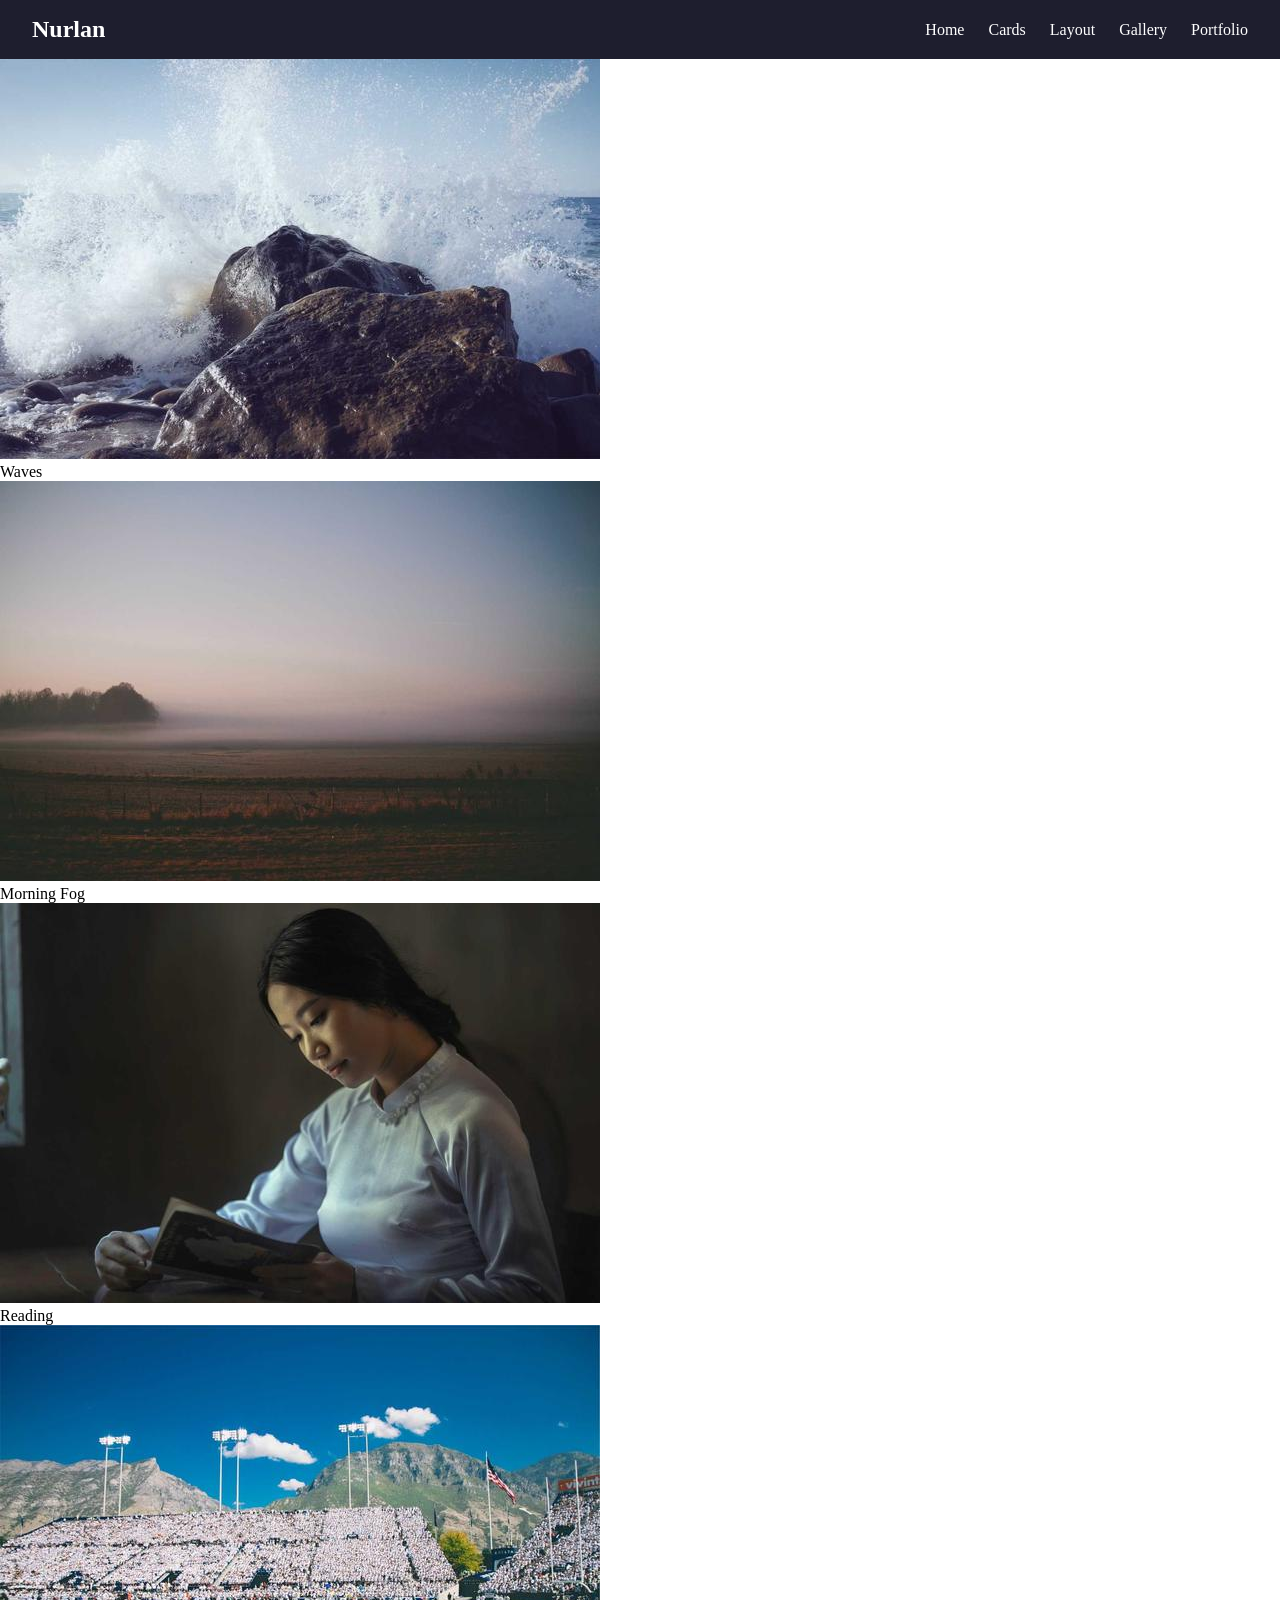
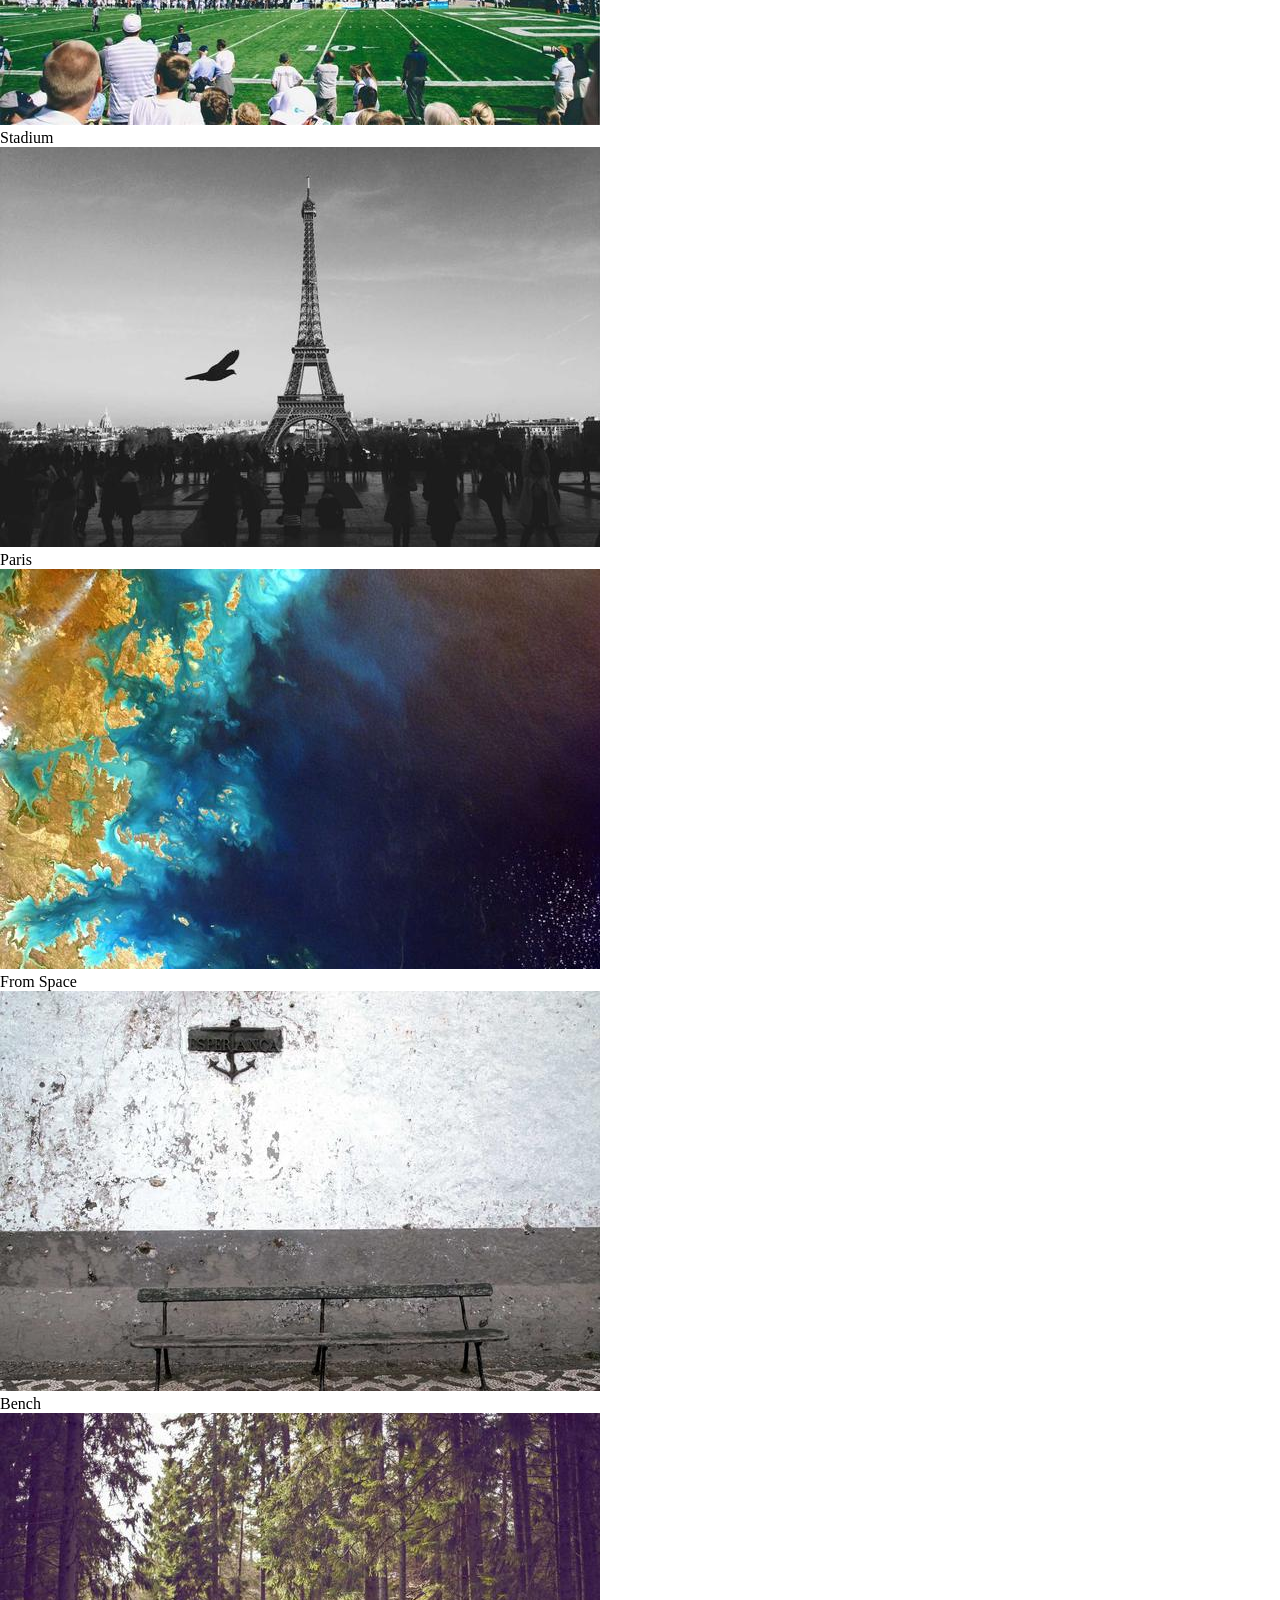
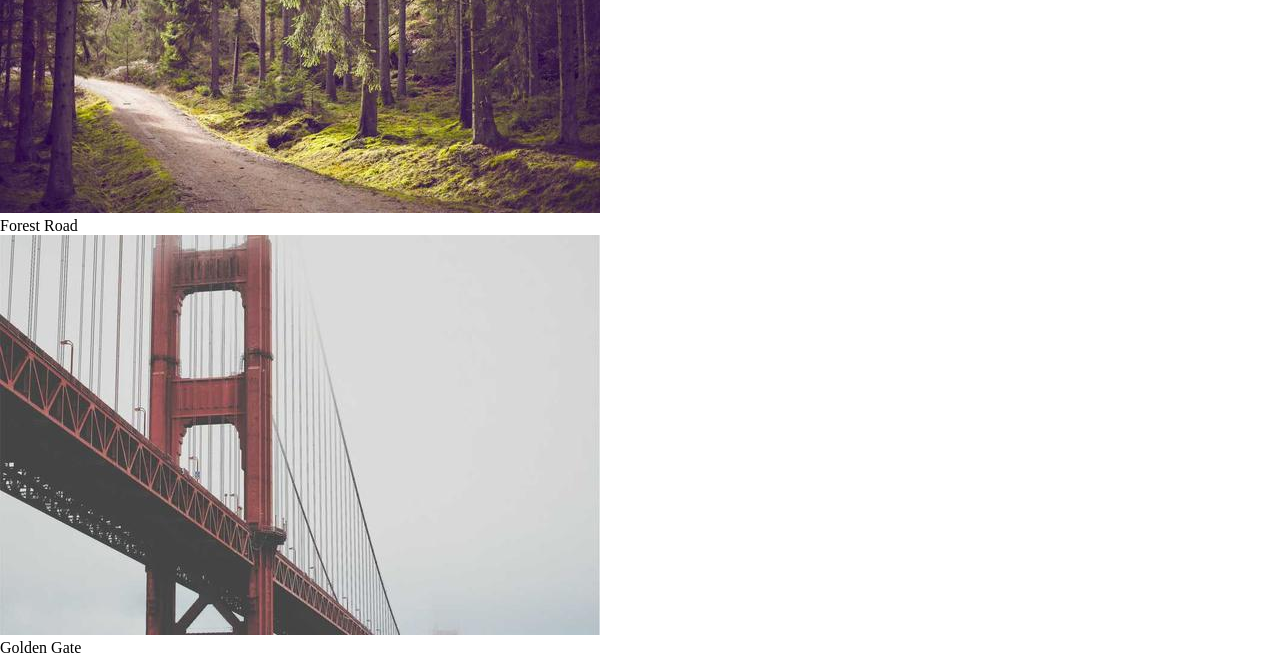
==== gallery.html @ 7a77384f "Add image gallery with hover overlay (Task 3)" ====
<!DOCTYPE html>
<html lang="en">

<head>
    <meta charset="UTF-8">
    <meta name="viewport" content="width=device-width, initial-scale=1.0">
    <title>Assignment 2 — Flexbox & Grid</title>
    <link rel="stylesheet" href="css/style.css">
</head>

<body>
    <header class="header">
        <a href="index.html" class="logo">Nurlan</a>
        <nav>
            <ul class="nav-links">
                <li><a href="index.html">Home</a></li>
                <li><a href="cards.html">Cards</a></li>
                <li><a href="layout.html">Layout</a></li>
                <li><a href="gallery.html">Gallery</a></li>
                <li><a href="portfolio.html">Portfolio</a></li>
            </ul>
        </nav>
    </header>
    <div class="gallery">
        <figure class="gallery-item">
            <img src="images/image1.png" alt="Woman reading a book by the window">
            <figcaption>Waves</figcaption>
        </figure>
        <figure class="gallery-item">
            <img src="images/image2.png" alt="Football stadium in the mountains">
            <figcaption>Morning Fog</figcaption>
        </figure>
        <figure class="gallery-item">
            <img src="images/image3.png" alt="Eiffel Tower in black and white">
            <figcaption>Reading</figcaption>
        </figure>
        <figure class="gallery-item">
            <img src="images/image4.png" alt="Coastline seen from space">
            <figcaption>Stadium</figcaption>
        </figure>
        <figure class="gallery-item">
            <img src="images/image5.png" alt="Old bench by a white wall">
            <figcaption>Paris</figcaption>
        </figure>
        <figure class="gallery-item">
            <img src="images/image6.png" alt="Road through a pine forest">
            <figcaption>From Space</figcaption>
        </figure>
        <figure class="gallery-item">
            <img src="images/image7.png" alt="Golden Gate Bridge in the fog">
            <figcaption>Bench</figcaption>
        </figure>
        <figure class="gallery-item">
            <img src="images/image8.png" alt="Waves crashing on rocks">
            <figcaption>Forest Road</figcaption>
        </figure>
        <figure class="gallery-item">
            <img src="images/image9.png" alt="Foggy field at dawn">
            <figcaption>Golden Gate</figcaption>
        </figure>
    </div>
</body>

</html>
---- css/style.css ----
* {
  box-sizing: border-box;
  margin: 0;
  padding: 0;
}

.header {
  display: flex;
  justify-content: space-between;
  align-items: center;
  padding: 16px 32px;
  background: #1e1e2e;
}

.logo {
  color: #fff;
  font-size: 24px;
  font-weight: bold;
  text-decoration: none;
}

.nav-links {
  display: flex;
  gap: 24px;
  list-style: none;
}

.nav-links a {
  color: #fff;
  text-decoration: none;
}

.page {
  padding: 32px;
}

.page h1 {
  margin-bottom: 24px;
}

.cards {
  display: flex;
  gap: 24px;
}

.card {
  flex: 1;
  display: flex;
  flex-direction: column;
  padding: 16px;
  border-radius: 12px;
  background: #fff;
  box-shadow: 0 2px 8px rgba(0, 0, 0, 0.1);
  transition: transform 0.3s, box-shadow 0.3s;
}

.card:hover {
  transform: translateY(-8px);
  box-shadow: 0 12px 24px rgba(0, 0, 0, 0.2);
}

.card img {
  width: 100%;
  height: 180px;
  object-fit: cover;
  border-radius: 8px;
}

.card h3 {
  margin: 12px 0 8px;
}

.btn {
  margin-top: auto;
  align-self: flex-start;
  padding: 8px 16px;
  border-radius: 6px;
  background: #1e1e2e;
  color: #fff;
  text-decoration: none;
}

.grid-layout {
  display: grid;
  grid-template-columns: 220px 1fr;
  grid-template-rows: 80px 1fr 60px;
  grid-template-areas:
    "header  header"
    "sidebar main"
    "footer  footer";
  gap: 16px;
  min-height: 500px;
}

.grid-header  { grid-area: header; }
.grid-sidebar { grid-area: sidebar; }
.grid-main    { grid-area: main; }
.grid-footer  { grid-area: footer; }

.grid-layout > * {
  padding: 16px;
  border-radius: 8px;
  color: #fff;
}

.grid-header  { background: #1e1e2e; display: flex; align-items: center; }
.grid-sidebar { background: #4a4e69; }
.grid-main    { background: #9a8c98; }
.grid-footer  { background: #22223b; display: flex; align-items: center; justify-content: center; }
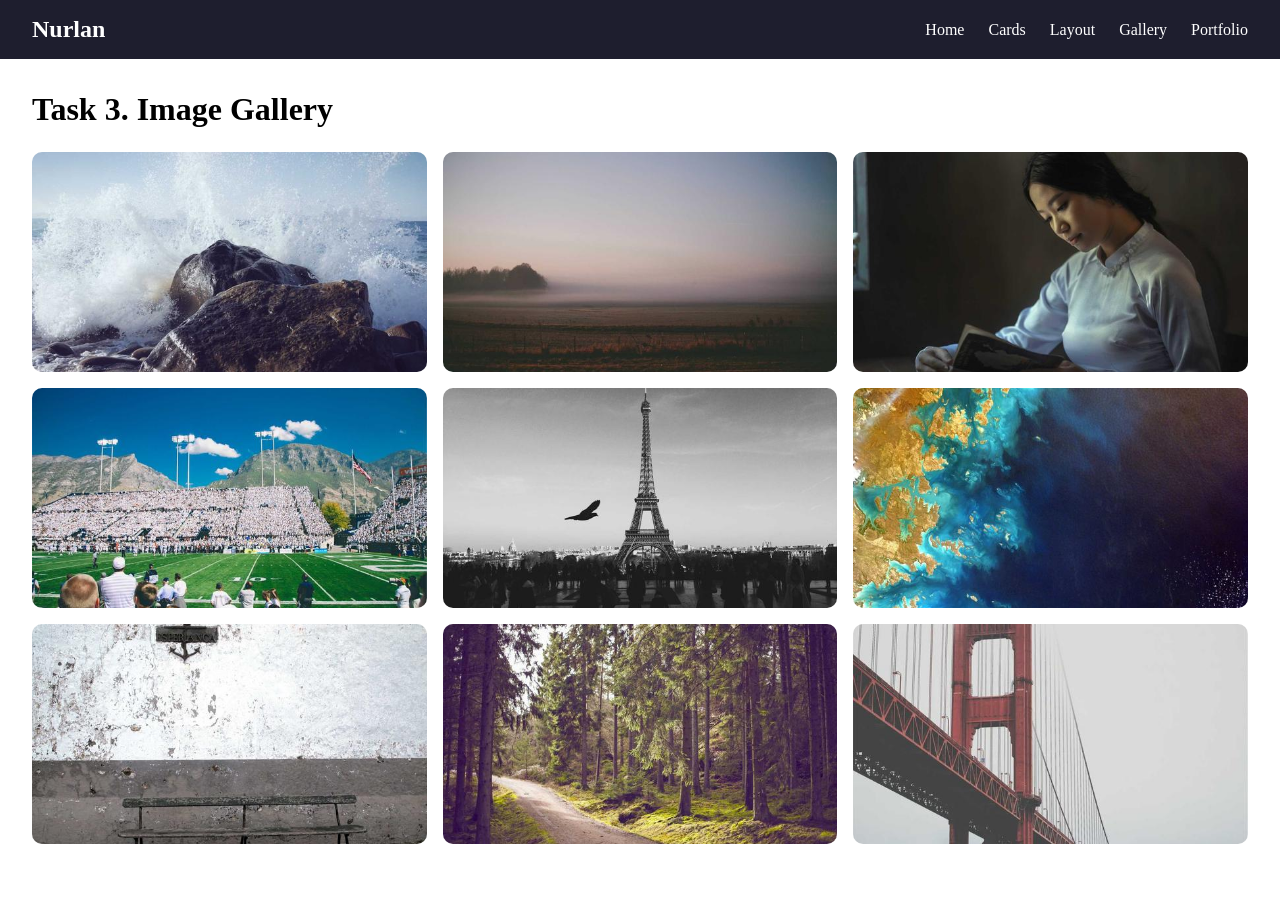
==== commit e0581e25: "Fix home page navbar, add gallery styles, fix alt texts and portfolio body" ====
--- a/gallery.html
+++ b/gallery.html
@@ -21,44 +21,49 @@
             </ul>
         </nav>
     </header>
-    <div class="gallery">
-        <figure class="gallery-item">
-            <img src="images/image1.png" alt="Woman reading a book by the window">
-            <figcaption>Waves</figcaption>
-        </figure>
-        <figure class="gallery-item">
-            <img src="images/image2.png" alt="Football stadium in the mountains">
-            <figcaption>Morning Fog</figcaption>
-        </figure>
-        <figure class="gallery-item">
-            <img src="images/image3.png" alt="Eiffel Tower in black and white">
-            <figcaption>Reading</figcaption>
-        </figure>
-        <figure class="gallery-item">
-            <img src="images/image4.png" alt="Coastline seen from space">
-            <figcaption>Stadium</figcaption>
-        </figure>
-        <figure class="gallery-item">
-            <img src="images/image5.png" alt="Old bench by a white wall">
-            <figcaption>Paris</figcaption>
-        </figure>
-        <figure class="gallery-item">
-            <img src="images/image6.png" alt="Road through a pine forest">
-            <figcaption>From Space</figcaption>
-        </figure>
-        <figure class="gallery-item">
-            <img src="images/image7.png" alt="Golden Gate Bridge in the fog">
-            <figcaption>Bench</figcaption>
-        </figure>
-        <figure class="gallery-item">
-            <img src="images/image8.png" alt="Waves crashing on rocks">
-            <figcaption>Forest Road</figcaption>
-        </figure>
-        <figure class="gallery-item">
-            <img src="images/image9.png" alt="Foggy field at dawn">
-            <figcaption>Golden Gate</figcaption>
-        </figure>
-    </div>
+
+    <main class="page">
+        <h1>Task 3. Image Gallery</h1>
+
+        <div class="gallery">
+            <figure class="gallery-item">
+                <img src="images/image1.png" alt="Waves crashing on rocks">
+                <figcaption>Waves</figcaption>
+            </figure>
+            <figure class="gallery-item">
+                <img src="images/image2.png" alt="Foggy field at dawn">
+                <figcaption>Morning Fog</figcaption>
+            </figure>
+            <figure class="gallery-item">
+                <img src="images/image3.png" alt="Woman reading a book by the window">
+                <figcaption>Reading</figcaption>
+            </figure>
+            <figure class="gallery-item">
+                <img src="images/image4.png" alt="Football stadium in the mountains">
+                <figcaption>Stadium</figcaption>
+            </figure>
+            <figure class="gallery-item">
+                <img src="images/image5.png" alt="Eiffel Tower in black and white">
+                <figcaption>Paris</figcaption>
+            </figure>
+            <figure class="gallery-item">
+                <img src="images/image6.png" alt="Coastline seen from space">
+                <figcaption>From Space</figcaption>
+            </figure>
+            <figure class="gallery-item">
+                <img src="images/image7.png" alt="Old bench by a white wall">
+                <figcaption>Bench</figcaption>
+            </figure>
+            <figure class="gallery-item">
+                <img src="images/image8.png" alt="Road through a pine forest">
+                <figcaption>Forest Road</figcaption>
+            </figure>
+            <figure class="gallery-item">
+                <img src="images/image9.png" alt="Golden Gate Bridge in the fog">
+                <figcaption>Golden Gate</figcaption>
+            </figure>
+        </div>
+    </main>
 </body>
 
 </html>
--- a/css/style.css
+++ b/css/style.css
@@ -106,4 +106,115 @@
 .grid-header  { background: #1e1e2e; display: flex; align-items: center; }
 .grid-sidebar { background: #4a4e69; }
 .grid-main    { background: #9a8c98; }
-.grid-footer  { background: #22223b; display: flex; align-items: center; justify-content: center; }+.grid-footer  { background: #22223b; display: flex; align-items: center; justify-content: center; }
+
+.portfolio-page {
+  min-height: 100vh;
+  display: flex;
+  flex-direction: column;
+}
+
+.portfolio-page main {
+  flex: 1;
+}
+
+.portfolio {
+  display: grid;
+  grid-template-columns: 2fr 1fr;
+  gap: 24px;
+}
+
+.projects {
+  display: grid;
+  grid-template-columns: repeat(2, 1fr);
+  gap: 16px;
+}
+
+.project-card {
+  display: flex;
+  flex-direction: column;
+  gap: 8px;
+  padding: 16px;
+  border-radius: 10px;
+  background: #fff;
+  box-shadow: 0 2px 8px rgba(0, 0, 0, 0.1);
+}
+
+.project-card .btn {
+  margin-top: auto;
+}
+
+.about {
+  padding: 16px;
+  border-radius: 10px;
+  background: #f2f2f5;
+}
+
+.about h3 {
+  margin-bottom: 8px;
+}
+
+.about p,
+.about ul {
+  margin-bottom: 16px;
+}
+
+.about ul {
+  padding-left: 20px;
+}
+
+.site-footer {
+  padding: 16px;
+  text-align: center;
+  background: #1e1e2e;
+  color: #fff;
+}
+
+.intro {
+  max-width: 700px;
+  margin-bottom: 24px;
+  line-height: 1.6;
+}
+
+.gallery {
+  display: grid;
+  grid-template-columns: repeat(3, 1fr);
+  grid-auto-rows: 220px;
+  gap: 16px;
+}
+
+.gallery-item {
+  position: relative;
+  overflow: hidden;
+  border-radius: 10px;
+}
+
+.gallery-item img {
+  width: 100%;
+  height: 100%;
+  object-fit: cover;
+  display: block;
+  transition: transform 0.4s;
+}
+
+.gallery-item figcaption {
+  position: absolute;
+  inset: 0;
+  display: flex;
+  align-items: center;
+  justify-content: center;
+  background: rgba(0, 0, 0, 0.5);
+  color: #fff;
+  font-size: 20px;
+  font-weight: bold;
+  opacity: 0;
+  transition: opacity 0.4s;
+}
+
+.gallery-item:hover figcaption {
+  opacity: 1;
+}
+
+.gallery-item:hover img {
+  transform: scale(1.1);
+}
